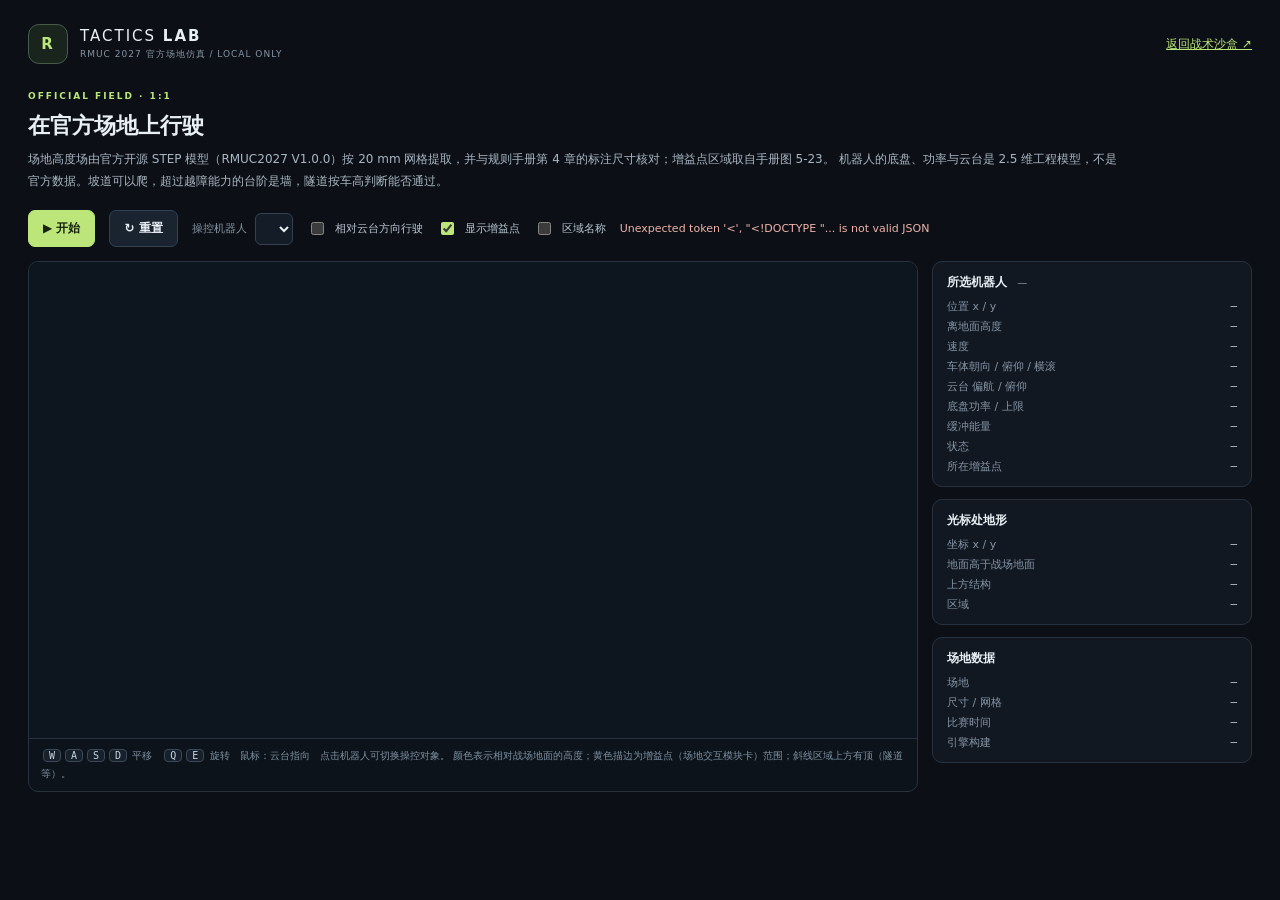
==== web/field.html @ 36eab196 "Official field replica: field_sim mode on the extracted RMUC 2027 battlefield Plan item 1. A new ind" ====
<!doctype html>
<html lang="zh-CN">
<head>
  <meta charset="UTF-8">
  <meta name="viewport" content="width=device-width, initial-scale=1">
  <meta name="color-scheme" content="dark">
  <title>RMUC · 官方场地仿真</title>
  <link rel="stylesheet" href="field.css">
</head>
<body>
<main class="field-app">
  <header class="app-header">
    <a class="brand" href="/"><span class="brand-mark">R</span><span>TACTICS <b>LAB</b><small>RMUC 2027 官方场地仿真 / LOCAL ONLY</small></span></a>
    <a class="back-link" href="/">返回战术沙盒 ↗</a>
  </header>
  <section class="intro">
    <span class="eyebrow">OFFICIAL FIELD · 1:1</span>
    <h1>在官方场地上行驶</h1>
    <p>场地高度场由官方开源 STEP 模型（RMUC2027 V1.0.0）按 20 mm 网格提取，并与规则手册第 4 章的标注尺寸核对；增益点区域取自手册图 5-23。
      机器人的底盘、功率与云台是 2.5 维工程模型，不是官方数据。坡道可以爬，超过越障能力的台阶是墙，隧道按车高判断能否通过。</p>
  </section>
  <section class="toolbar">
    <button class="primary" id="play">▶ 开始</button>
    <button id="reset">↻ 重置</button>
    <label>操控机器人 <select id="robot"></select></label>
    <label class="check"><input type="checkbox" id="gimbal-frame"> 相对云台方向行驶</label>
    <label class="check"><input type="checkbox" id="show-zones" checked> 显示增益点</label>
    <label class="check"><input type="checkbox" id="show-labels"> 区域名称</label>
    <span class="status" id="status" role="status" aria-live="polite">正在连接本机引擎…</span>
  </section>
  <section class="workspace">
    <div class="field-panel">
      <canvas id="field" width="1400" height="750" tabindex="0" aria-label="官方场地俯视图。WASD 移动，Q E 旋转，鼠标瞄准。"></canvas>
      <p class="legend"><kbd>W</kbd><kbd>A</kbd><kbd>S</kbd><kbd>D</kbd> 平移　<kbd>Q</kbd><kbd>E</kbd> 旋转　鼠标：云台指向　点击机器人可切换操控对象。
        颜色表示相对战场地面的高度；黄色描边为增益点（场地交互模块卡）范围；斜线区域上方有顶（隧道等）。</p>
    </div>
    <aside>
      <section class="card">
        <h3>所选机器人 <small id="sel-id">—</small></h3>
        <dl class="telemetry">
          <dt>位置 x / y</dt><dd id="t-pos">—</dd>
          <dt>离地面高度</dt><dd id="t-height">—</dd>
          <dt>速度</dt><dd id="t-speed">—</dd>
          <dt>车体朝向 / 俯仰 / 横滚</dt><dd id="t-att">—</dd>
          <dt>云台 偏航 / 俯仰</dt><dd id="t-gimbal">—</dd>
          <dt>底盘功率 / 上限</dt><dd id="t-power">—</dd>
          <dt>缓冲能量</dt><dd id="t-buffer">—</dd>
          <dt>状态</dt><dd id="t-state">—</dd>
          <dt>所在增益点</dt><dd id="t-zones">—</dd>
        </dl>
      </section>
      <section class="card">
        <h3>光标处地形</h3>
        <dl class="telemetry">
          <dt>坐标 x / y</dt><dd id="p-pos">—</dd>
          <dt>地面高于战场地面</dt><dd id="p-ground">—</dd>
          <dt>上方结构</dt><dd id="p-over">—</dd>
          <dt>区域</dt><dd id="p-zones">—</dd>
        </dl>
      </section>
      <section class="card">
        <h3>场地数据</h3>
        <dl class="telemetry">
          <dt>场地</dt><dd id="f-id">—</dd>
          <dt>尺寸 / 网格</dt><dd id="f-size">—</dd>
          <dt>比赛时间</dt><dd id="f-time">—</dd>
          <dt>引擎构建</dt><dd id="f-build">—</dd>
        </dl>
      </section>
    </aside>
  </section>
</main>
<script src="field.js"></script>
</body>
</html>
---- web/field.css ----
:root{--bg:#0c1016;--panel:#111822;--line:#273240;--muted:#8694a4;--text:#e9f0f5;--red:#ff705e;--blue:#60a8ef;--accent:#bce679;font-family:Inter,"Noto Sans SC",system-ui,-apple-system,"Segoe UI",sans-serif;color:var(--text);background:var(--bg)}
*{box-sizing:border-box}body{margin:0;background:var(--bg)}[hidden]{display:none!important}
button,select,input{font:inherit;color:var(--text)}
button{background:#1a2430;border:1px solid #334152;border-radius:7px;padding:9px 14px;font-size:12px;font-weight:600;cursor:pointer}
button:hover{border-color:#96a8b9;background:#253240}button:disabled{opacity:.4;cursor:wait}
.primary{background:var(--accent);color:#17220e;border-color:var(--accent)}.primary:hover{background:#d1f69b;border-color:#d1f69b}
select{background:#141d27;border:1px solid #334152;border-radius:6px;padding:7px 8px;font-size:12px}
:focus-visible{outline:2px solid var(--accent);outline-offset:2px}
.field-app{max-width:1700px;margin:auto;padding:24px 28px}
.app-header{display:flex;justify-content:space-between;align-items:center;margin-bottom:20px}
.brand{display:flex;gap:12px;align-items:center;color:var(--text);text-decoration:none;font-size:15px;letter-spacing:2px}
.brand-mark{width:40px;height:40px;border:1px solid #485b48;border-radius:11px;display:grid;place-items:center;color:var(--accent);font-weight:900;background:#19241c}
.brand small{display:block;font-size:9px;letter-spacing:1px;color:var(--muted);margin-top:3px}
.back-link{color:var(--accent);font-size:12px}
.eyebrow{color:var(--accent);letter-spacing:2px;font-size:9px;font-weight:600}
.intro h1{font-size:22px;margin:8px 0;font-weight:650}.intro p{font-size:12px;line-height:1.8;color:#a9b6c2;max-width:1100px;margin:0}
.toolbar{display:flex;gap:14px;align-items:center;flex-wrap:wrap;margin:18px 0 14px}
.toolbar label{font-size:11px;color:var(--muted);display:flex;gap:8px;align-items:center}
.toolbar .check{color:#b8c5d0}.toolbar input[type=checkbox]{accent-color:var(--accent)}
.status{font-size:11px;color:#a5b394;min-width:0;overflow-wrap:anywhere}.status.error{color:#efb3a9}
.workspace{display:grid;grid-template-columns:minmax(0,1fr) 320px;gap:14px}
.field-panel{border:1px solid var(--line);border-radius:10px;overflow:hidden;background:#0c131b;align-self:start}
canvas{display:block;width:100%;height:auto;background:#0d151e;cursor:crosshair}
.legend{font-size:10px;line-height:1.8;color:#7e91a1;margin:0;padding:8px 12px;border-top:1px solid var(--line)}
kbd{display:inline-block;border:1px solid #3a4858;border-radius:4px;padding:0 5px;margin:0 2px;font:10px ui-monospace,monospace;color:#c9d5df;background:#17212c}
aside{display:flex;flex-direction:column;gap:12px}
.card{background:var(--panel);border:1px solid var(--line);border-radius:10px;padding:12px 14px}
.card h3{font-size:12px;margin:0 0 8px;font-weight:600}.card h3 small{color:var(--muted);font-weight:400;margin-left:6px}
.telemetry{display:grid;grid-template-columns:auto 1fr;gap:5px 12px;margin:0;font-size:11px}
.telemetry dt{color:var(--muted)}.telemetry dd{margin:0;text-align:right;font:11px ui-monospace,monospace;color:#d5e0e8;overflow-wrap:anywhere}
@media (max-width:1000px){.workspace{grid-template-columns:1fr}.field-app{padding:16px}}
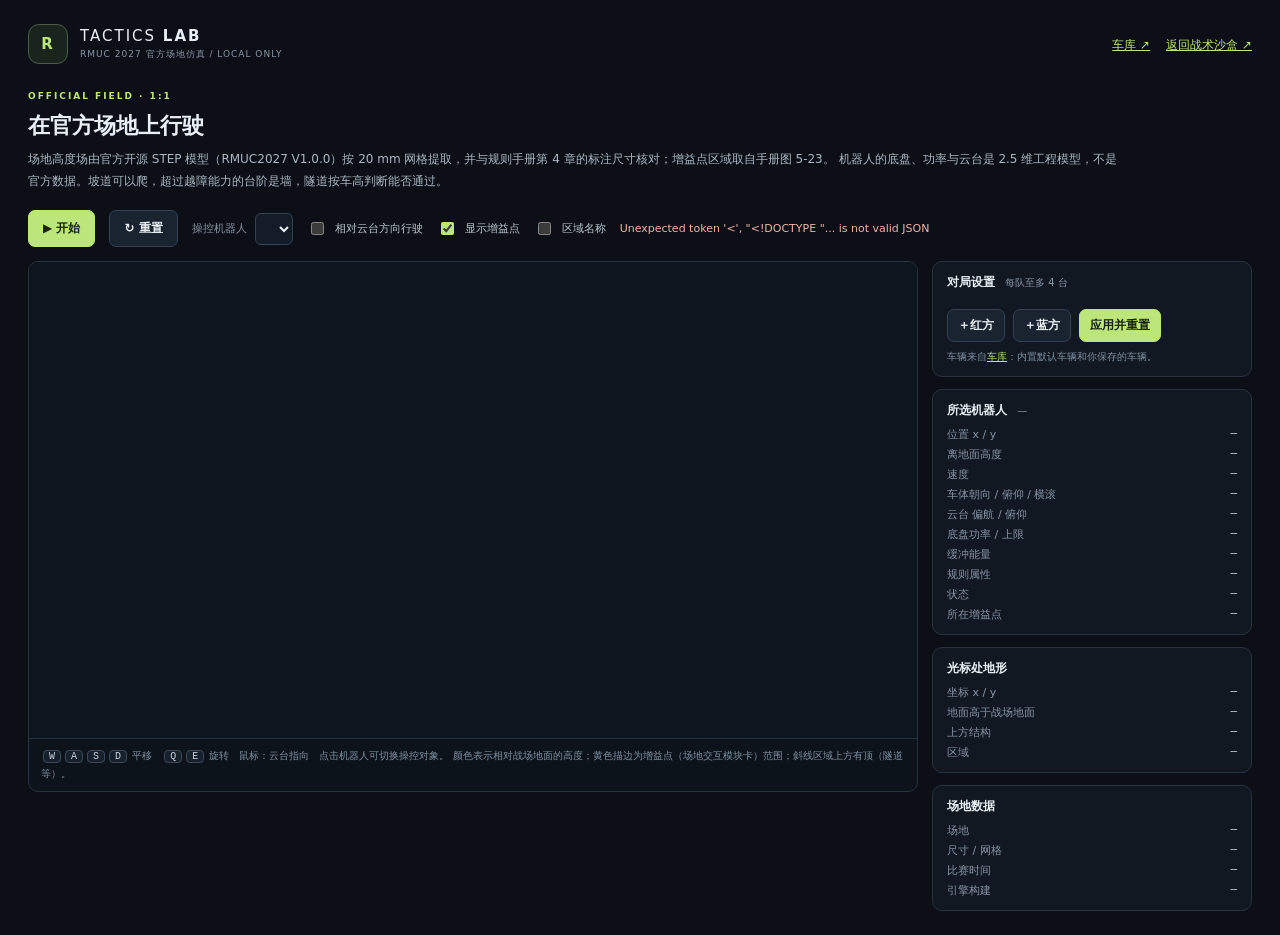
==== commit ce8eef82: "Vehicle configuration and garage for field_sim Plan item 2. Every vehicle parameter is configurable " ====
--- a/web/field.html
+++ b/web/field.html
@@ -11,7 +11,7 @@
 <main class="field-app">
   <header class="app-header">
     <a class="brand" href="/"><span class="brand-mark">R</span><span>TACTICS <b>LAB</b><small>RMUC 2027 官方场地仿真 / LOCAL ONLY</small></span></a>
-    <a class="back-link" href="/">返回战术沙盒 ↗</a>
+    <span><a class="back-link" href="garage.html">车库 ↗</a>　<a class="back-link" href="/">返回战术沙盒 ↗</a></span>
   </header>
   <section class="intro">
     <span class="eyebrow">OFFICIAL FIELD · 1:1</span>
@@ -36,6 +36,15 @@
     </div>
     <aside>
       <section class="card">
+        <h3>对局设置 <small>每队至多 4 台</small></h3>
+        <table class="lineup"><tbody id="lineup"></tbody></table>
+        <div class="lineup-actions">
+          <button id="add-red">＋红方</button><button id="add-blue">＋蓝方</button>
+          <button class="primary" id="apply">应用并重置</button>
+        </div>
+        <p class="hint">车辆来自<a href="garage.html">车库</a>：内置默认车辆和你保存的车辆。</p>
+      </section>
+      <section class="card">
         <h3>所选机器人 <small id="sel-id">—</small></h3>
         <dl class="telemetry">
           <dt>位置 x / y</dt><dd id="t-pos">—</dd>
@@ -45,6 +54,7 @@
           <dt>云台 偏航 / 俯仰</dt><dd id="t-gimbal">—</dd>
           <dt>底盘功率 / 上限</dt><dd id="t-power">—</dd>
           <dt>缓冲能量</dt><dd id="t-buffer">—</dd>
+          <dt>规则属性</dt><dd id="t-attr">—</dd>
           <dt>状态</dt><dd id="t-state">—</dd>
           <dt>所在增益点</dt><dd id="t-zones">—</dd>
         </dl>
--- a/web/field.css
+++ b/web/field.css
@@ -29,3 +29,8 @@
 .telemetry{display:grid;grid-template-columns:auto 1fr;gap:5px 12px;margin:0;font-size:11px}
 .telemetry dt{color:var(--muted)}.telemetry dd{margin:0;text-align:right;font:11px ui-monospace,monospace;color:#d5e0e8;overflow-wrap:anywhere}
 @media (max-width:1000px){.workspace{grid-template-columns:1fr}.field-app{padding:16px}}
+.lineup{width:100%;border-collapse:collapse;font-size:11px}.lineup td{padding:3px 2px}.lineup td:first-child{font:700 11px ui-monospace,monospace;width:34px}
+.lineup .red{color:var(--red)}.lineup .blue{color:var(--blue)}.lineup select{width:100%;padding:5px 6px;font-size:11px}
+.lineup button{padding:4px 8px;font-size:11px}
+.lineup-actions{display:flex;gap:8px;margin-top:10px;flex-wrap:wrap}.lineup-actions button{padding:7px 10px}
+.hint{font-size:10px;color:#7e91a1;margin:8px 0 0}.hint a{color:var(--accent)}
